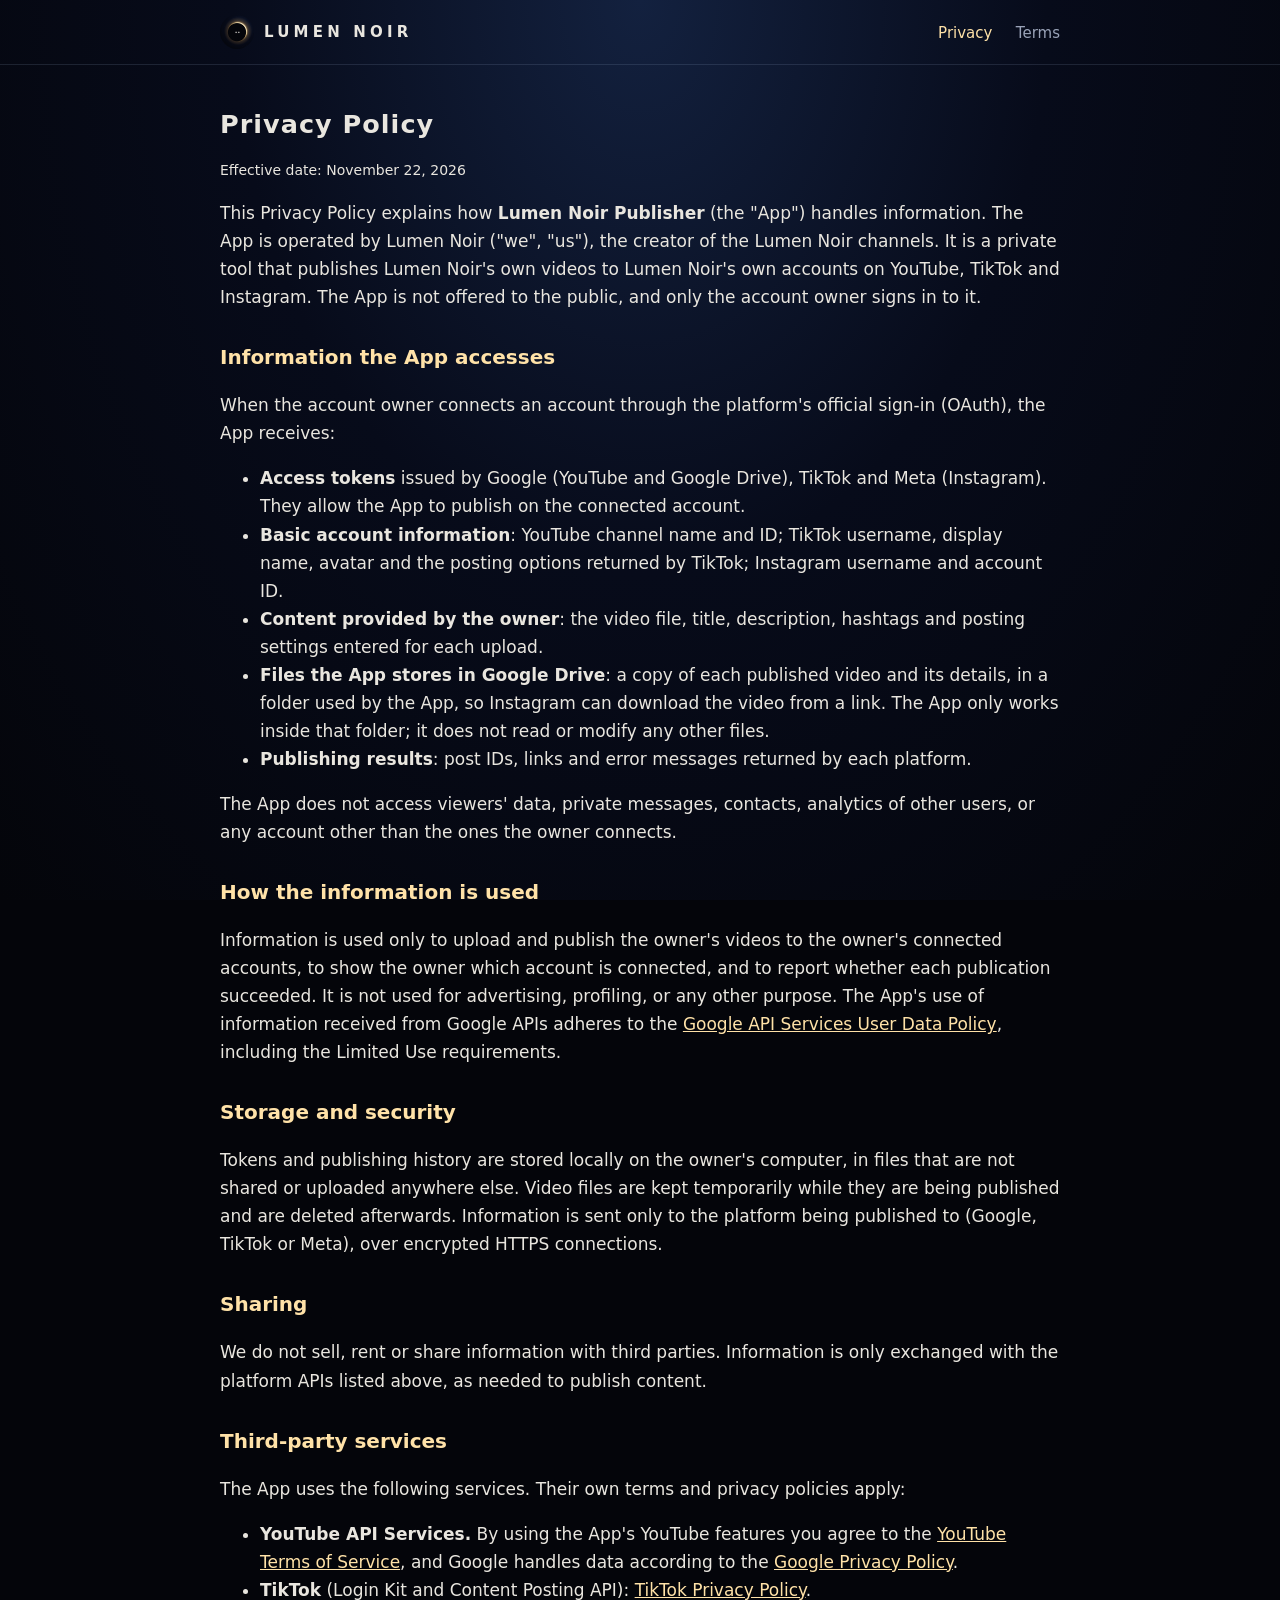
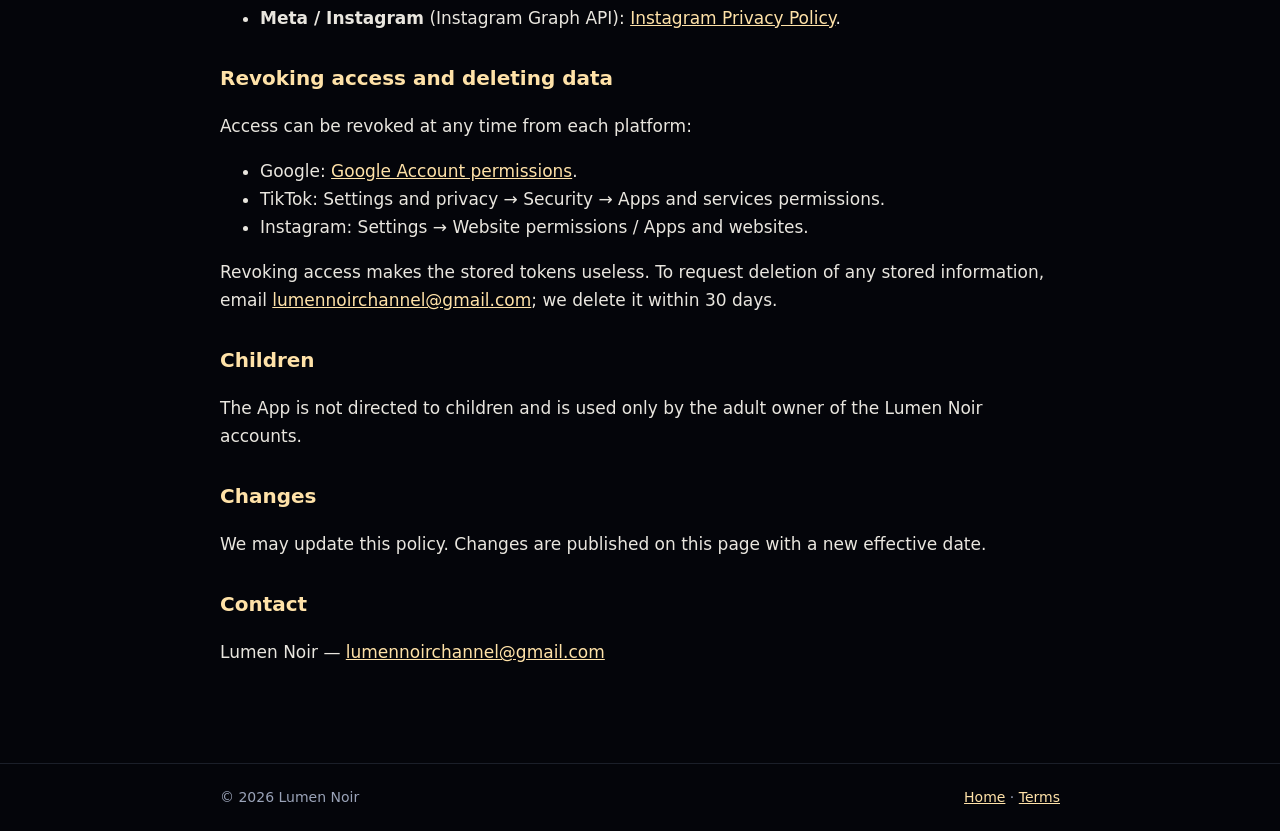
==== privacy.html @ fa319ae3 "Sitio de Lumen Noir: inicio, privacidad y términos" ====
<!doctype html>
<html lang="en">
<head>
  <meta charset="utf-8">
  <meta name="viewport" content="width=device-width, initial-scale=1">
  <title>Privacy Policy — Lumen Noir</title>
  <meta name="description" content="Privacy Policy for Lumen Noir and the Lumen Noir Publisher tool.">
  <link rel="icon" type="image/png" href="favicon.png">
  <link rel="stylesheet" href="style.css">
</head>
<body>
  <header class="top">
    <div class="wrap">
      <a class="brand" href="./"><img src="logo.png" alt="">Lumen Noir</a>
      <nav class="links">
        <a href="privacy.html" aria-current="page">Privacy</a>
        <a href="terms.html">Terms</a>
      </nav>
    </div>
  </header>

  <main class="wrap">
    <article class="legal">
      <h1>Privacy Policy</h1>
      <p class="updated">Effective date: November 22, 2026</p>

      <p>This Privacy Policy explains how <strong>Lumen Noir Publisher</strong> (the "App") handles information.
        The App is operated by Lumen Noir ("we", "us"), the creator of the Lumen Noir channels. It is a private tool
        that publishes Lumen Noir's own videos to Lumen Noir's own accounts on YouTube, TikTok and Instagram. The App
        is not offered to the public, and only the account owner signs in to it.</p>

      <h2>Information the App accesses</h2>
      <p>When the account owner connects an account through the platform's official sign-in (OAuth), the App
        receives:</p>
      <ul>
        <li><strong>Access tokens</strong> issued by Google (YouTube and Google Drive), TikTok and Meta (Instagram).
          They allow the App to publish on the connected account.</li>
        <li><strong>Basic account information</strong>: YouTube channel name and ID; TikTok username, display name,
          avatar and the posting options returned by TikTok; Instagram username and account ID.</li>
        <li><strong>Content provided by the owner</strong>: the video file, title, description, hashtags and posting
          settings entered for each upload.</li>
        <li><strong>Files the App stores in Google Drive</strong>: a copy of each published video and its details, in
          a folder used by the App, so Instagram can download the video from a link. The App only works inside that
          folder; it does not read or modify any other files.</li>
        <li><strong>Publishing results</strong>: post IDs, links and error messages returned by each platform.</li>
      </ul>
      <p>The App does not access viewers' data, private messages, contacts, analytics of other users, or any
        account other than the ones the owner connects.</p>

      <h2>How the information is used</h2>
      <p>Information is used only to upload and publish the owner's videos to the owner's connected accounts, to
        show the owner which account is connected, and to report whether each publication succeeded. It is not used
        for advertising, profiling, or any other purpose. The App's use of information received from Google APIs
        adheres to the <a href="https://developers.google.com/terms/api-services-user-data-policy">Google API Services
        User Data Policy</a>, including the Limited Use requirements.</p>

      <h2>Storage and security</h2>
      <p>Tokens and publishing history are stored locally on the owner's computer, in files that are not shared or
        uploaded anywhere else. Video files are kept temporarily while they are being published and are deleted
        afterwards. Information is sent only to the platform being published to (Google, TikTok or Meta), over
        encrypted HTTPS connections.</p>

      <h2>Sharing</h2>
      <p>We do not sell, rent or share information with third parties. Information is only exchanged with the
        platform APIs listed above, as needed to publish content.</p>

      <h2>Third-party services</h2>
      <p>The App uses the following services. Their own terms and privacy policies apply:</p>
      <ul>
        <li><strong>YouTube API Services.</strong> By using the App's YouTube features you agree to the
          <a href="https://www.youtube.com/t/terms">YouTube Terms of Service</a>, and Google handles data according to
          the <a href="https://policies.google.com/privacy">Google Privacy Policy</a>.</li>
        <li><strong>TikTok</strong> (Login Kit and Content Posting API):
          <a href="https://www.tiktok.com/legal/page/global/privacy-policy/en">TikTok Privacy Policy</a>.</li>
        <li><strong>Meta / Instagram</strong> (Instagram Graph API):
          <a href="https://privacycenter.instagram.com/policy">Instagram Privacy Policy</a>.</li>
      </ul>

      <h2>Revoking access and deleting data</h2>
      <p>Access can be revoked at any time from each platform:</p>
      <ul>
        <li>Google: <a href="https://security.google.com/settings/security/permissions">Google Account permissions</a>.</li>
        <li>TikTok: Settings and privacy → Security → Apps and services permissions.</li>
        <li>Instagram: Settings → Website permissions / Apps and websites.</li>
      </ul>
      <p>Revoking access makes the stored tokens useless. To request deletion of any stored information, email
        <a href="mailto:lumennoirchannel@gmail.com">lumennoirchannel@gmail.com</a>; we delete it within 30 days.</p>

      <h2>Children</h2>
      <p>The App is not directed to children and is used only by the adult owner of the Lumen Noir accounts.</p>

      <h2>Changes</h2>
      <p>We may update this policy. Changes are published on this page with a new effective date.</p>

      <h2>Contact</h2>
      <p>Lumen Noir — <a href="mailto:lumennoirchannel@gmail.com">lumennoirchannel@gmail.com</a></p>
    </article>
  </main>

  <footer>
    <div class="wrap">
      <span>© 2026 Lumen Noir</span>
      <span><a href="./">Home</a> · <a href="terms.html">Terms</a></span>
    </div>
  </footer>
</body>
</html>
---- style.css ----
:root {
  --night: #070b1a;
  --blue: #13213f;
  --ink: #04050a;
  --light: #ffe2a8;
  --amber: #ffb547;
  --rain: #9fb4d8;
  --text: #e9e6df;
  --muted: #9aa3b8;
}
* { box-sizing: border-box; }
html { background: var(--ink); }
body {
  margin: 0;
  color: var(--text);
  background: radial-gradient(ellipse at 50% 0%, var(--blue) 0%, var(--night) 45%, var(--ink) 100%) fixed;
  font: 17px/1.65 "Segoe UI", system-ui, -apple-system, Roboto, sans-serif;
}
a { color: var(--light); }
a:hover { color: var(--amber); }
.wrap { max-width: 880px; margin: 0 auto; padding: 0 20px; }
.top { border-bottom: 1px solid rgba(159, 180, 216, 0.15); }
.top .wrap { display: flex; align-items: center; justify-content: space-between; height: 64px; }
.brand { display: flex; align-items: center; gap: 10px; color: var(--text); text-decoration: none; font-weight: 600; letter-spacing: 0.28em; text-transform: uppercase; font-size: 15px; }
.brand img { width: 34px; height: 34px; border-radius: 50%; }
.links a { margin-left: 18px; color: var(--muted); text-decoration: none; font-size: 15px; }
.links a[aria-current="page"], .links a:hover { color: var(--light); }
.hero { text-align: center; padding: 28px 0 8px; }
.banner { width: 100%; border-radius: 14px; display: block; box-shadow: 0 0 60px rgba(255, 181, 71, 0.08); }
h1 { font-weight: 600; letter-spacing: 0.04em; margin: 28px 0 4px; }
.hero h1 { letter-spacing: 0.3em; text-transform: uppercase; font-size: 30px; }
.tag { color: var(--rain); letter-spacing: 0.2em; text-transform: uppercase; font-size: 14px; margin: 0 0 24px; }
.channels { display: flex; flex-wrap: wrap; gap: 12px; justify-content: center; margin: 18px 0 30px; }
.channels a {
  display: flex; flex-direction: column; align-items: center; min-width: 170px; padding: 12px 18px;
  border: 1px solid rgba(255, 226, 168, 0.25); border-radius: 12px; text-decoration: none; color: var(--text);
  background: rgba(4, 5, 10, 0.5);
}
.channels a span { color: var(--muted); font-size: 14px; }
.channels a:hover { border-color: var(--amber); }
.about p, .legal p, .legal li { color: var(--text); }
.legal { padding: 10px 0 40px; }
.legal h2 { font-size: 20px; margin-top: 30px; color: var(--light); font-weight: 600; }
.updated { color: var(--muted); font-size: 14px; }
footer { border-top: 1px solid rgba(159, 180, 216, 0.15); margin-top: 40px; }
footer .wrap { display: flex; flex-wrap: wrap; justify-content: space-between; gap: 10px; padding: 22px 20px; color: var(--muted); font-size: 14px; }
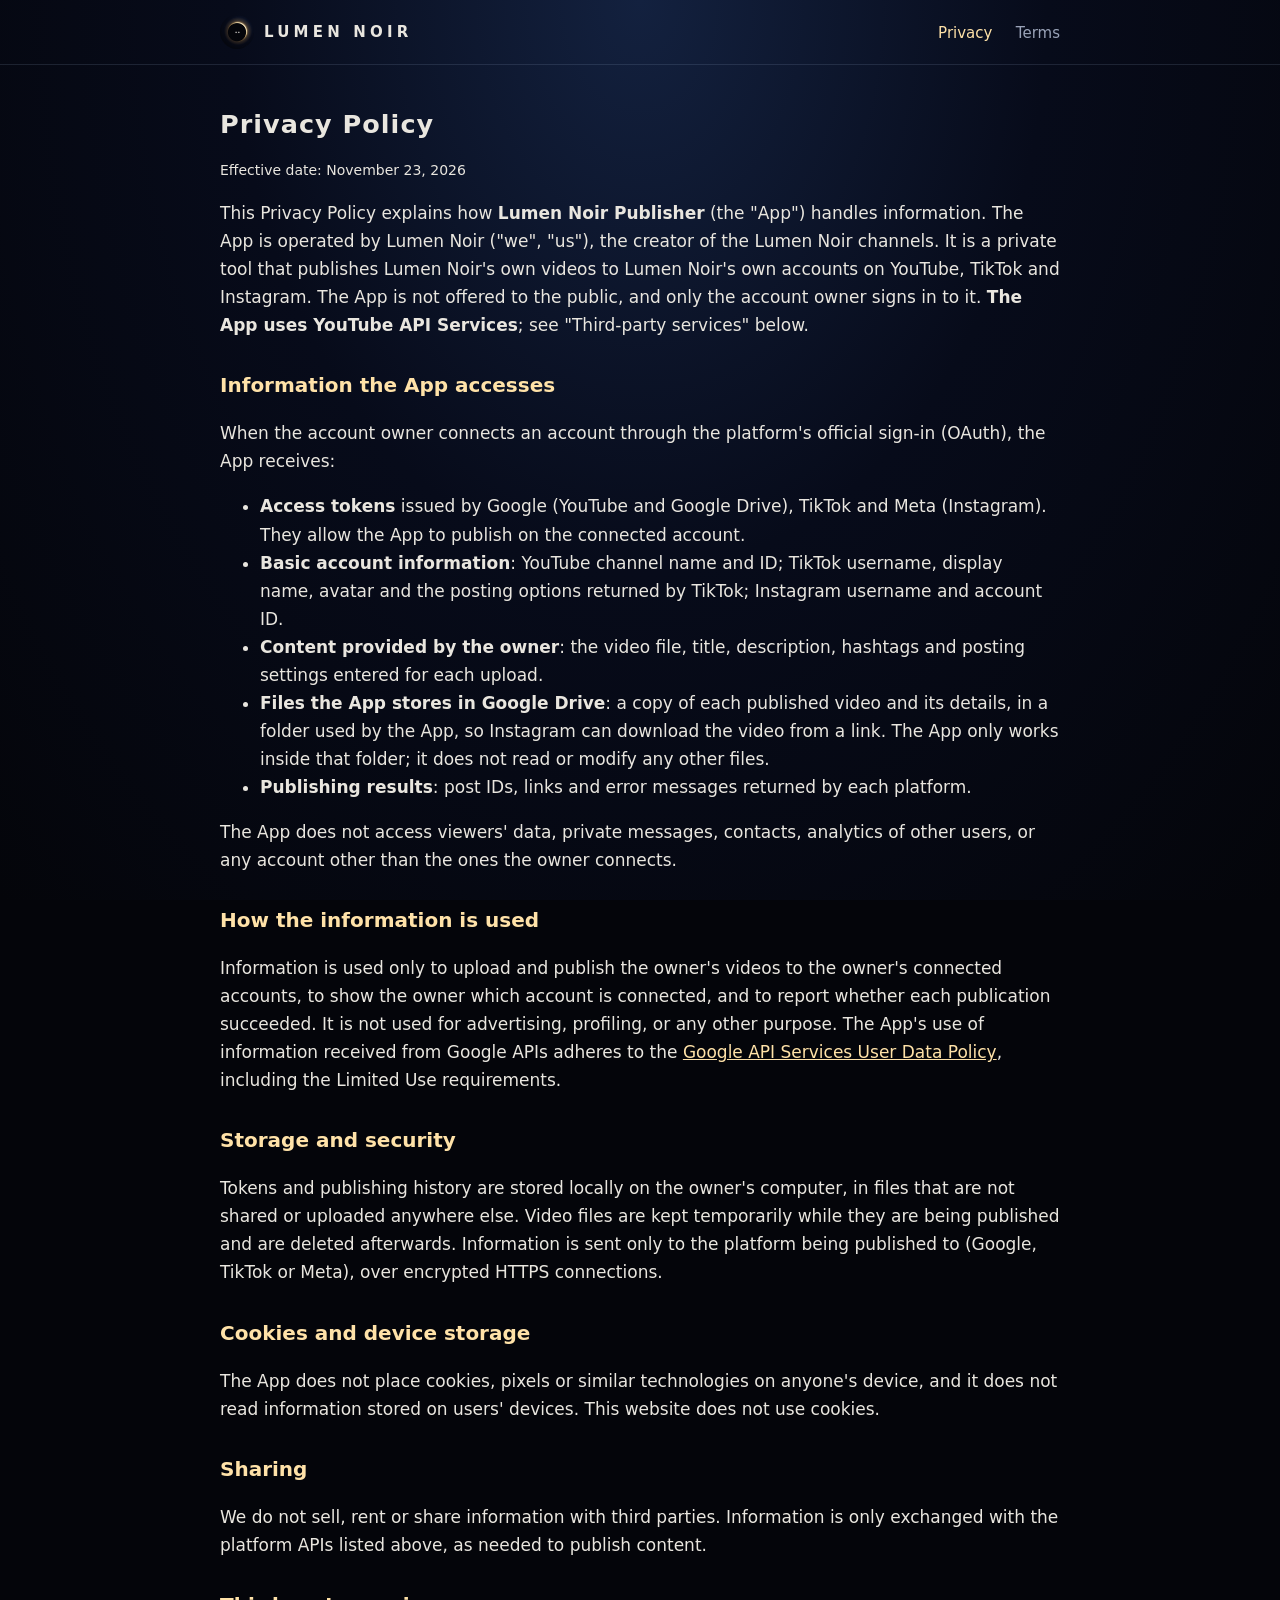
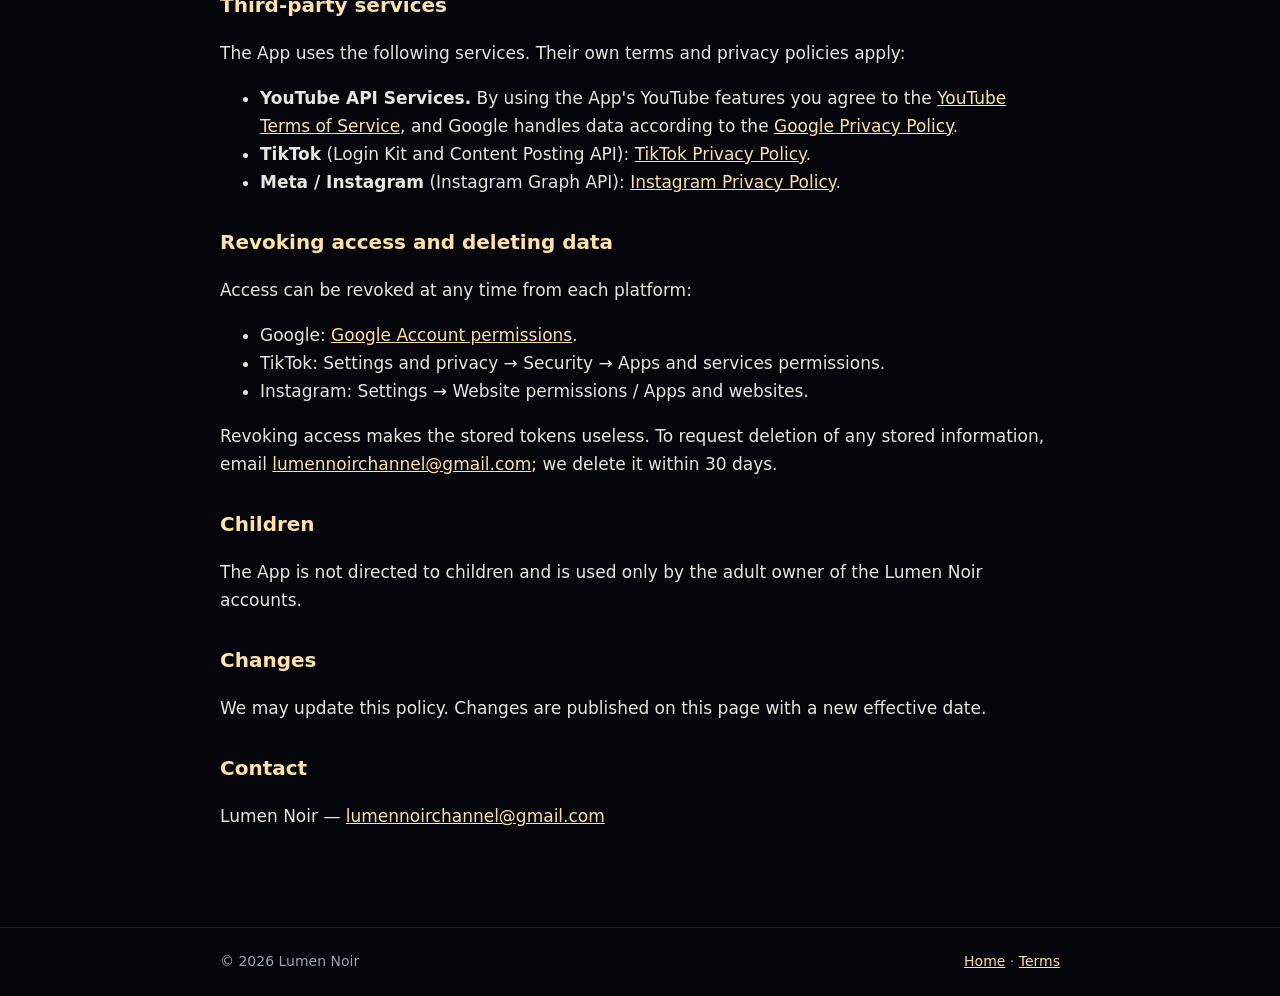
==== commit 92fbf00e: "Aviso de YouTube API Services en inicio, privacidad y términos" ====
--- a/privacy.html
+++ b/privacy.html
@@ -22,12 +22,13 @@
   <main class="wrap">
     <article class="legal">
       <h1>Privacy Policy</h1>
-      <p class="updated">Effective date: November 22, 2026</p>
+      <p class="updated">Effective date: November 23, 2026</p>
 
       <p>This Privacy Policy explains how <strong>Lumen Noir Publisher</strong> (the "App") handles information.
         The App is operated by Lumen Noir ("we", "us"), the creator of the Lumen Noir channels. It is a private tool
         that publishes Lumen Noir's own videos to Lumen Noir's own accounts on YouTube, TikTok and Instagram. The App
-        is not offered to the public, and only the account owner signs in to it.</p>
+        is not offered to the public, and only the account owner signs in to it. <strong>The App uses YouTube API
+        Services</strong>; see "Third-party services" below.</p>
 
       <h2>Information the App accesses</h2>
       <p>When the account owner connects an account through the platform's official sign-in (OAuth), the App
@@ -59,6 +60,10 @@
         uploaded anywhere else. Video files are kept temporarily while they are being published and are deleted
         afterwards. Information is sent only to the platform being published to (Google, TikTok or Meta), over
         encrypted HTTPS connections.</p>
+
+      <h2>Cookies and device storage</h2>
+      <p>The App does not place cookies, pixels or similar technologies on anyone's device, and it does not read
+        information stored on users' devices. This website does not use cookies.</p>
 
       <h2>Sharing</h2>
       <p>We do not sell, rent or share information with third parties. Information is only exchanged with the
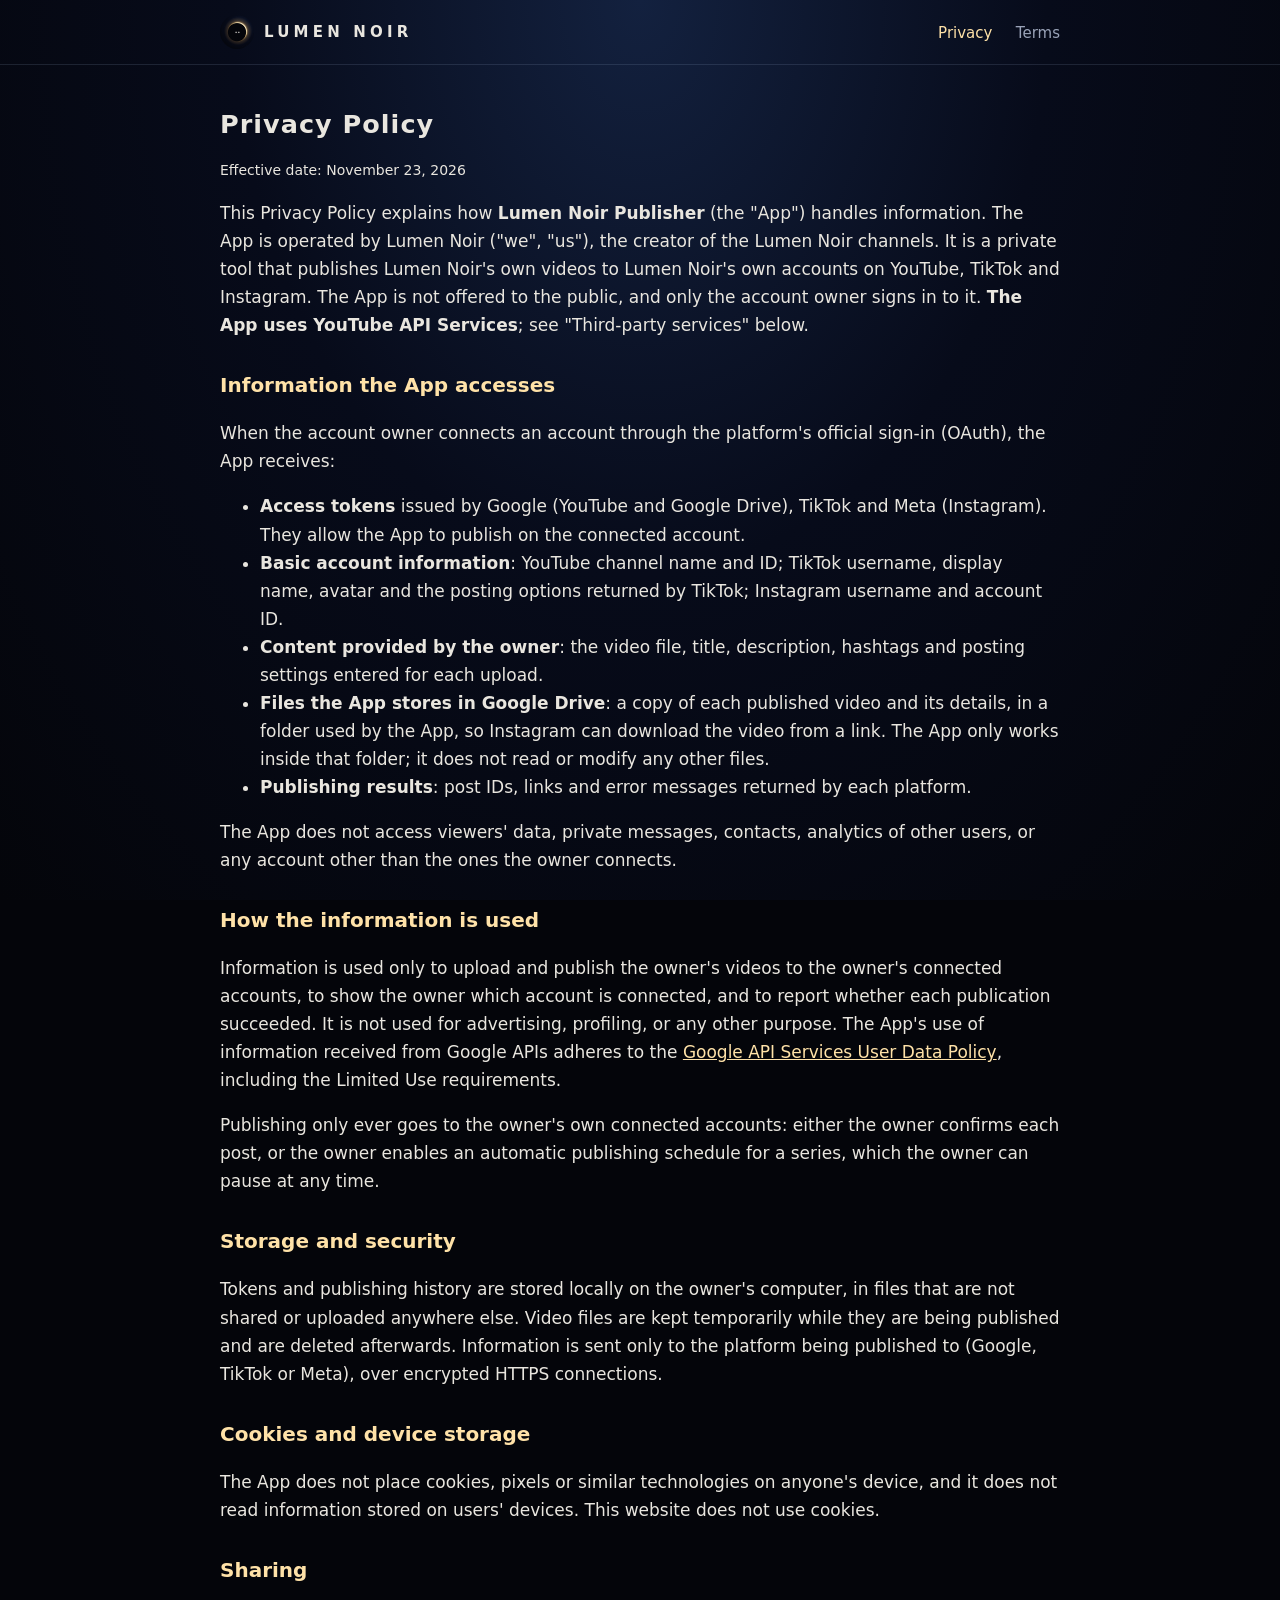
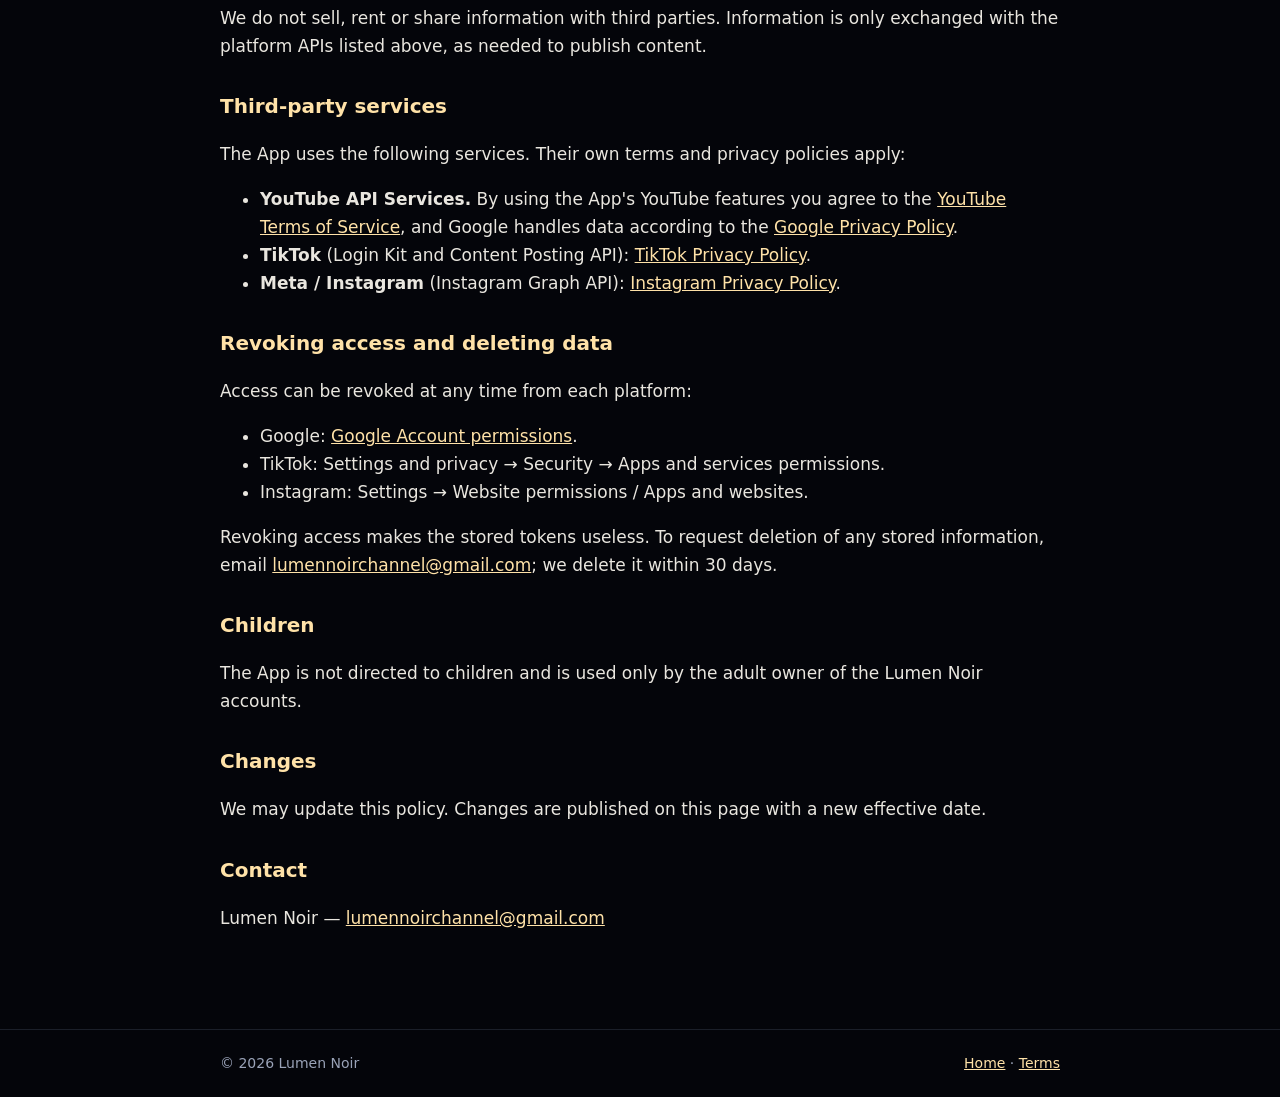
==== commit 1a5a0d9f: "Privacidad y términos: publicación automática que el dueño puede pausar" ====
--- a/privacy.html
+++ b/privacy.html
@@ -54,6 +54,8 @@
         for advertising, profiling, or any other purpose. The App's use of information received from Google APIs
         adheres to the <a href="https://developers.google.com/terms/api-services-user-data-policy">Google API Services
         User Data Policy</a>, including the Limited Use requirements.</p>
+      <p>Publishing only ever goes to the owner's own connected accounts: either the owner confirms each post, or the
+        owner enables an automatic publishing schedule for a series, which the owner can pause at any time.</p>
 
       <h2>Storage and security</h2>
       <p>Tokens and publishing history are stored locally on the owner's computer, in files that are not shared or
